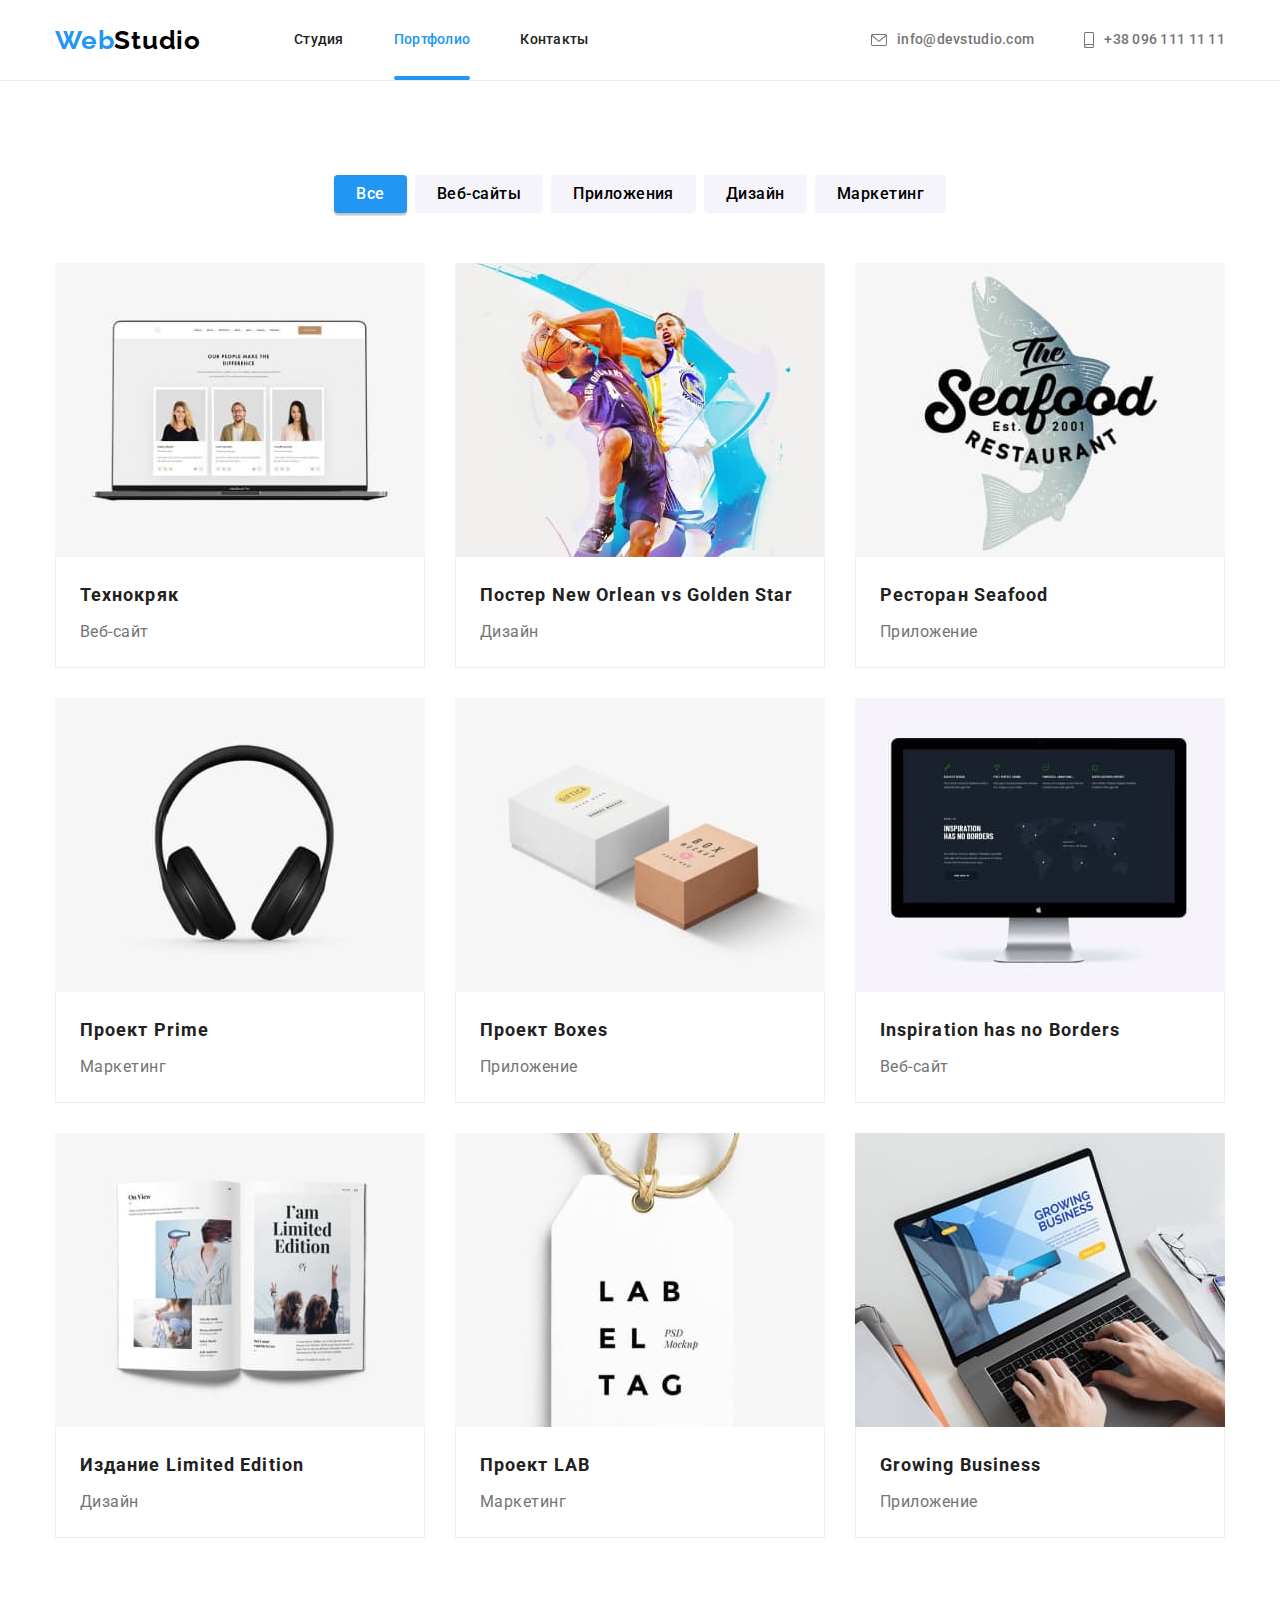
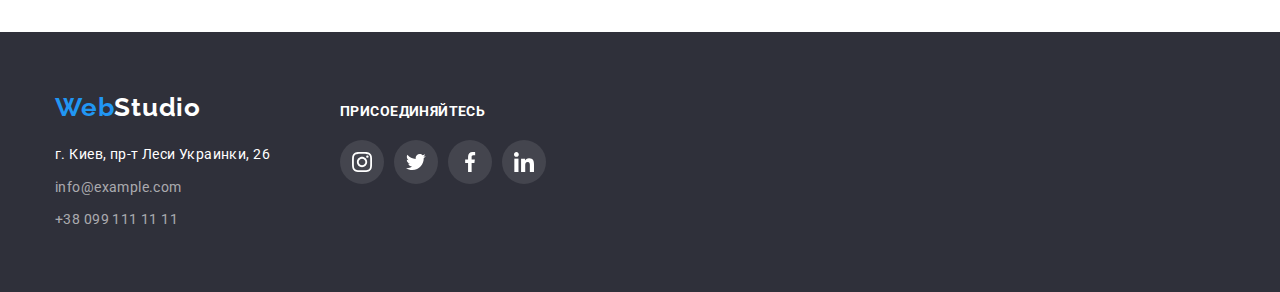
==== portfolio.html @ e1ed9a3f "added start files of the project" ====
<!DOCTYPE html>
<html lang="ru">
  <head>
    <meta charset="UTF-8" />
    <meta http-equiv="X-UA-Compatible" content="IE=edge" />
    <meta name="viewport" content="width=device-width, initial-scale=1.0" />
    <title>Портфолио</title>
    <link rel="preconnect" href="https://fonts.googleapis.com" />
    <link rel="preconnect" href="https://fonts.gstatic.com" crossorigin />
    <link
      href="https://fonts.googleapis.com/css2?family=Raleway:wght@700&family=Roboto:wght@400;500;700;900&display=swap"
      rel="stylesheet"
    />
    <link
      rel="stylesheet"
      href="https://cdnjs.cloudflare.com/ajax/libs/modern-normalize/1.1.0/modern-normalize.min.css"
    />
    <link rel="stylesheet" href="./css/styles.css" />
  </head>
  <body>
    <header class="page-header">
      <div class="container">
        <nav class="main-nav">
          <a class="logo-blue text-decoration-nav" href="./index.html" lang="en"
            >Web<span class="logo-dark">Studio</span></a
          >
          <ul class="site-nav site-ul site-nav-header">
            <li class="item">
              <a href="./index.html" class="site-nav-item text-decoration-nav">Студия</a>
            </li>
            <li class="item">
              <a href="./portfolio.html" class="site-nav-item text-decoration-nav current"
                >Портфолио</a
              >
            </li>
            <li class="item">
              <a href="" class="site-nav-item text-decoration-nav">Контакты</a>
            </li>
          </ul>
        </nav>
        <ul class="contacts-header site-ul site-nav-header">
          <li class="item">
            <a
              class="contacts-item contacts-item-mail text-decoration-nav"
              href="mailto:info@devstudio.com"
            >
              <svg class="icon-email" width="16" height="12">
                <use href="./images/sprite.svg#icon-email"></use>
              </svg>
              info@devstudio.com</a
            >
          </li>
          <li class="item">
            <a class="contacts-item contacts-item-tel text-decoration-nav" href="tel:+380961111111">
              <svg class="icon-tel" width="10" height="16">
                <use href="./images/sprite.svg#icon-smartphone"></use>
              </svg>
              +38 096 111 11 11</a
            >
          </li>
        </ul>
      </div>
    </header>
    <main>
      <section class="section-portfolio section">
        <div class="container">
          <h1 class="section-title visually-hidden">Наши работы</h1>
          <ul class="site-ul section-ul button-list">
            <li class="item">
              <button class="portfolio-button active" type="button">Все</button>
            </li>
            <li class="item">
              <button class="portfolio-button" type="button">Веб-сайты</button>
            </li>
            <li class="item">
              <button class="portfolio-button" type="button">Приложения</button>
            </li>
            <li class="item">
              <button class="portfolio-button" type="button">Дизайн</button>
            </li>
            <li class="item">
              <button class="portfolio-button" type="button">Маркетинг</button>
            </li>
          </ul>
          <ul class="site-ul portfolio-list">
            <li class="portfolio-card item">
              <a href="" class="portfolio-link">
                <div class="portfolio-card-list-overlay">
                  <img
                    class="image-card"
                    src="./images/portfolio-img-1.jpeg"
                    alt="Веб-сайт Технокряк"
                    width="370"
                  />
                  <p class="portfolio-card-overlay">
                    Технокряк это современная площадка распространения коронавируса. Компании
                    используют эту платформу для цифрового шпионажа и атак на защищённые сервера
                    конкурентов.
                  </p>
                </div>
              </a>
              <div class="portfolio-wrapper">
                <h2 class="portfolio-title">Технокряк</h2>
                <p class="portfolio-description">Веб-сайт</p>
              </div>
            </li>
            <li class="portfolio-card item">
              <a href="" class="portfolio-link">
                <div class="portfolio-card-list-overlay">
                  <img
                    class="image-card"
                    src="./images/portfolio-img-2.jpeg"
                    alt="Постер Новый Орлеан против Золотой Звезды"
                    width="370"
                  />
                  <p class="portfolio-card-overlay">
                    Технокряк это современная площадка распространения коронавируса. Компании
                    используют эту платформу для цифрового шпионажа и атак на защищённые сервера
                    конкурентов.
                  </p>
                </div>
              </a>
              <div class="portfolio-wrapper">
                <h2 class="portfolio-title">
                  Постер <span lang="en">New Orlean vs Golden Star</span>
                </h2>
                <p class="portfolio-description">Дизайн</p>
              </div>
            </li>
            <li class="portfolio-card item">
              <a href="" class="portfolio-link">
                <div class="portfolio-card-list-overlay">
                  <img
                    class="image-card"
                    src="./images/portfolio-img-3.jpeg"
                    alt="Ресторан Сифуд"
                    width="370"
                  />
                  <p class="portfolio-card-overlay">
                    Технокряк это современная площадка распространения коронавируса. Компании
                    используют эту платформу для цифрового шпионажа и атак на защищённые сервера
                    конкурентов.
                  </p>
                </div>
              </a>
              <div class="portfolio-wrapper">
                <h2 class="portfolio-title">Ресторан <span lang="en">Seafood</span></h2>
                <p class="portfolio-description">Приложение</p>
              </div>
            </li>
            <li class="portfolio-card item">
              <a href="" class="portfolio-link">
                <div class="portfolio-card-list-overlay">
                  <img
                    class="image-card"
                    src="./images/portfolio-img-4.jpeg"
                    alt="Проект Прайм"
                    width="370"
                  />
                  <p class="portfolio-card-overlay">
                    Технокряк это современная площадка распространения коронавируса. Компании
                    используют эту платформу для цифрового шпионажа и атак на защищённые сервера
                    конкурентов.
                  </p>
                </div>
              </a>
              <div class="portfolio-wrapper">
                <h2 class="portfolio-title">Проект <span lang="en">Prime</span></h2>
                <p class="portfolio-description">Маркетинг</p>
              </div>
            </li>
            <li class="portfolio-card item">
              <a href="" class="portfolio-link">
                <div class="portfolio-card-list-overlay">
                  <img
                    class="image-card"
                    src="./images/portfolio-img-5.jpeg"
                    alt="Проект Боксес"
                    width="370"
                  />
                  <p class="portfolio-card-overlay">
                    Технокряк это современная площадка распространения коронавируса. Компании
                    используют эту платформу для цифрового шпионажа и атак на защищённые сервера
                    конкурентов.
                  </p>
                </div>
              </a>
              <div class="portfolio-wrapper">
                <h2 class="portfolio-title">Проект <span lang="en">Boxes</span></h2>
                <p class="portfolio-description">Приложение</p>
              </div>
            </li>
            <li class="portfolio-card item">
              <a href="" class="portfolio-link">
                <div class="portfolio-card-list-overlay">
                  <img
                    class="image-card"
                    src="./images/portfolio-img-6.jpeg"
                    alt="Веб-сайт Вдохновение не имеет границ"
                    width="370"
                  />
                  <p class="portfolio-card-overlay">
                    Технокряк это современная площадка распространения коронавируса. Компании
                    используют эту платформу для цифрового шпионажа и атак на защищённые сервера
                    конкурентов.
                  </p>
                </div>
              </a>
              <div class="portfolio-wrapper">
                <h2 class="portfolio-title" lang="en">Inspiration has no Borders</h2>
                <p class="portfolio-description">Веб-сайт</p>
              </div>
            </li>
            <li class="portfolio-card item">
              <a href="" class="portfolio-link">
                <div class="portfolio-card-list-overlay">
                  <img
                    class="image-card"
                    src="./images/portfolio-img-7.jpeg"
                    alt="Издание Лимитед Эдишн"
                    width="370"
                  />
                  <p class="portfolio-card-overlay">
                    Технокряк это современная площадка распространения коронавируса. Компании
                    используют эту платформу для цифрового шпионажа и атак на защищённые сервера
                    конкурентов.
                  </p>
                </div>
              </a>
              <div class="portfolio-wrapper">
                <h2 class="portfolio-title">Издание <span lang="en">Limited Edition</span></h2>
                <p class="portfolio-description">Дизайн</p>
              </div>
            </li>
            <li class="portfolio-card item">
              <a href="" class="portfolio-link">
                <div class="portfolio-card-list-overlay">
                  <img
                    class="image-card"
                    src="./images/portfolio-img-8.jpeg"
                    alt="Проект ЛАБ"
                    width="370"
                  />
                  <p class="portfolio-card-overlay">
                    Технокряк это современная площадка распространения коронавируса. Компании
                    используют эту платформу для цифрового шпионажа и атак на защищённые сервера
                    конкурентов.
                  </p>
                </div>
              </a>
              <div class="portfolio-wrapper">
                <h2 class="portfolio-title">Проект <span lang="en">LAB</span></h2>
                <p class="portfolio-description">Маркетинг</p>
              </div>
            </li>
            <li class="portfolio-card item">
              <a href="" class="portfolio-link">
                <div class="portfolio-card-list-overlay">
                  <img
                    class="image-card"
                    src="./images/portfolio-img-9.jpeg"
                    alt="Приложение Растущий бизнес"
                    width="370"
                  />
                  <p class="portfolio-card-overlay">
                    Технокряк это современная площадка распространения коронавируса. Компании
                    используют эту платформу для цифрового шпионажа и атак на защищённые сервера
                    конкурентов.
                  </p>
                </div>
              </a>
              <div class="portfolio-wrapper">
                <h2 class="portfolio-title" lang="en">Growing Business</h2>
                <p class="portfolio-description">Приложение</p>
              </div>
            </li>
          </ul>
        </div>
      </section>
    </main>
    <footer class="page-footer">
      <div class="container footer-section">
        <div class="address-section">
          <a class="logo-blue text-decoration-nav" href="./index.html" lang="en"
            >Web<span class="logo-light">Studio</span></a
          >
          <address class="address">
            <ul class="site-ul">
              <li>
                <p class="footer-address">г. Киев, пр-т Леси Украинки, 26</p>
              </li>
              <li class="footer-contacts-list">
                <a class="footer-contacts-item text-decoration-nav" href="mailto:info@example.com"
                  >info@example.com</a
                >
              </li>
              <li class="footer-contacts-list">
                <a class="footer-contacts-item text-decoration-nav" href="tel:+380991111111"
                  >+38 099 111 11 11</a
                >
              </li>
            </ul>
          </address>
        </div>
        <div class="social-section">
          <h3 class="social-title">присоединяйтесь</h3>
          <ul class="social-list-footer site-ul">
            <li class="social-item-footer">
              <a class="social-link" href="/">
                <svg width="20" height="20">
                  <use class="" href="./images/sprite.svg#icon-instagram"></use>
                </svg>
              </a>
            </li>
            <li class="social-item-footer">
              <a class="social-link" href="/">
                <svg width="20" height="20">
                  <use class="" href="./images/sprite.svg#icon-twitter"></use>
                </svg>
              </a>
            </li>
            <li class="social-item-footer">
              <a class="social-link" href="/">
                <svg width="20" height="20">
                  <use class="" href="./images/sprite.svg#icon-facebook"></use>
                </svg>
              </a>
            </li>
            <li class="social-item-footer">
              <a class="social-link" href="/">
                <svg width="20" height="20">
                  <use class="" href="./images/sprite.svg#icon-linkedin"></use>
                </svg>
              </a>
            </li>
          </ul>
        </div>
      </div>
    </footer>
  </body>
</html>
---- css/styles.css ----
:root {
  --main-background-color: #ffffff;
  --secondary-background-color: #f5f4fa;
  --portfolio-buttons-color: #f5f4fa;
  --main-light-color: #ffffff;
  --main-text-color: #212121;
  --secondary-text-color: #757575;
  --main-accent-color: #2196f3;
  --secondary-accent-color: #188ce8;
  --hero-footer-background: #2f303a;
  --portffolio-background: #eeeeee;
  --hero-overlay: rgba(47, 48, 58, 0.4);
  --header-border-bottom: #ececec;
  --logo-dark-color: #000000;
  --team-social-icons: #afb1b8;
}
body {
  font-family: Roboto, sans-serif;
  font-style: normal;
  font-weight: normal;
  color: var(--main-text-color);
  background-color: var(--main-background-color);
}
h1,
h2,
h3,
h4,
h5,
h6,
p {
  margin: 0;
}
img {
  display: block;
}

.page-header {
  border-bottom: 1px solid var(--header-border-bottom);
}
.page-header .container {
  display: flex;
}
.container {
  width: 1200px;
  padding-left: 15px;
  padding-right: 15px;
  margin: 0 auto;
}
.main-nav {
  display: flex;
  align-items: center;
}
.logo-blue {
  font-family: Raleway, sans-serif;
  color: var(--main-accent-color);
  font-weight: bold;
  font-size: 26px;
  line-height: 1.19;
  letter-spacing: 0.03em;
  padding: 0;
  margin: 0;
}
.logo-dark {
  color: var(--logo-dark-color);
}
.site-nav .item:not(:last-child) {
  margin-right: 50px;
}
.site-ul {
  list-style: none;
  padding: 0;
  margin: 0;
}
.site-nav-header {
  display: flex;
}
.text-decoration-nav {
  text-decoration: none;
}
.site-nav {
  margin: 0 0 0 93px;
}
.site-nav-item {
  display: block;
  padding-top: 32px;
  font-weight: 500;
  font-size: 14px;
  line-height: 1.14;
  letter-spacing: 0.02em;
  color: var(--main-text-color);
  transition: color 250ms cubic-bezier(0.4, 0, 0.2, 1) 0ms;
}
.site-nav-item:hover,
.site-nav-item:focus {
  color: var(--main-accent-color);
}
.contacts-header .item + .item {
  margin-left: 50px;
}
.contacts-header {
  margin-left: auto;
}
.icon-email {
  width: 16px;
  margin-right: 10px;
}
.icon-tel {
  width: 10px;
  margin-right: 10px;
}
.contacts-item {
  display: flex;
  align-items: center;
  padding-top: 32px;
  padding-bottom: 32px;
  margin-left: auto;
  font-weight: 500;
  font-size: 14px;
  line-height: 1.14;
  letter-spacing: 0.02em;
  color: var(--secondary-text-color);
  fill: var(--secondary-text-color);
  transition: color 250ms cubic-bezier(0.4, 0, 0.2, 1) 0ms,
    fill 250ms cubic-bezier(0.4, 0, 0.2, 1) 0ms;
}
.contacts-item:hover,
.contacts-item:focus {
  color: var(--main-accent-color);
  fill: var(--main-accent-color);
}
.section {
  padding-top: 94px;
  padding-bottom: 94px;
}
.section-no-padding-btm {
  padding-top: 94px;
  padding-bottom: 0;
}
.hero {
  background: var(--hero-footer-background);
  text-align: center;
  padding: 200px 0;
}
.hero-overlay {
  max-width: 1600px;
  min-height: 600px;
  margin: 0 auto;
  background-image: linear-gradient(to right, var(--hero-overlay), var(--hero-overlay)),
    url(../images/hero-bg-img.jpeg);
  background-repeat: no-repeat;
  background-position: center;
  background-size: cover;
}
.hero-title {
  margin-bottom: 30px;
  font-weight: 900;
  font-size: 44px;
  line-height: 1.36;
  letter-spacing: 0.06em;
  text-transform: uppercase;
  color: var(--main-light-color);
}
.indent {
  display: block;
}
.hero-button {
  display: inline-block;
  font-family: inherit;
  min-width: 200px;
  padding: 10px 32px;
  box-shadow: 0px 4px 4px rgba(0, 0, 0, 0.15);
  border-radius: 4px;
  color: var(--main-light-color);
  background-color: var(--main-accent-color);
  cursor: pointer;
  font-weight: bold;
  font-size: 16px;
  line-height: 1.87;
  letter-spacing: 0.06em;
  border: none;
  transition: background-color 250ms cubic-bezier(0.4, 0, 0.2, 1) 0ms;
}
.hero-button:hover,
.hero-button:focus {
  background-color: var(--secondary-accent-color);
}
.section-title {
  margin-top: 0;
  margin-bottom: 50px;
  font-weight: bold;
  font-size: 36px;
  line-height: 1.16;
  text-align: center;
  letter-spacing: 0.03em;
}
.visually-hidden {
  position: absolute;
  width: 1px;
  height: 1px;
  margin: -1px;
  border: 0;
  padding: 0;
  white-space: nowrap;
  clip-path: inset(100%);
  clip: rect(0 0 0 0);
  overflow: hidden;
}
.feature-list {
  display: flex;
  flex-wrap: wrap;
}
.feature-list .item {
  width: 270px;
}
.feature-list .item:not(:last-child) {
  margin-right: 30px;
}
.item .features-icon {
  background-color: var(--portfolio-buttons-color);
  padding-top: 25px;
  padding-bottom: 25px;
  margin-bottom: 30px;
  border-radius: 4px;
  width: 270px;
}
.features-icon .icon {
  width: 270px;
  margin: 0 auto;
}
.features-title {
  margin-top: 0;
  margin-bottom: 10px;
  font-weight: bold;
  font-size: 14px;
  line-height: 1.14;
  letter-spacing: 0.03em;
  text-transform: uppercase;
  color: var(--main-text-color);
}
.features-description {
  margin-top: 0;
  margin-bottom: 0;
  font-size: 14px;
  line-height: 1.71;
  letter-spacing: 0.03em;
  color: var(--secondary-text-color);
}
.work-list {
  display: flex;
}
.work-list .item {
  flex-basis: calc((100% - 90px) / 3);
}
.work-list .item:not(:last-child) {
  margin-right: 30px;
}
.work-img-wrapper {
  position: relative;
}
.work-img-wrapper-item {
  transform: translateY(-100%);
  width: 100%;
  height: 70px;
  padding: 27px 80px;
  background: rgba(47, 48, 58, 0.8);
  font-weight: 700;
  font-size: 14px;
  line-height: 1.14;
  text-align: center;
  letter-spacing: 0.03em;
  text-transform: uppercase;
  color: var(--main-light-color);
}
.our-team {
  background-color: var(--secondary-background-color);
}
.team-list {
  display: flex;
  flex-wrap: wrap;
}
.team-list .item:not(:last-child) {
  margin-right: 30px;
}
.team-card {
  flex-basis: calc((100% - 120px) / 4);
  background: var(--main-light-color);
  box-shadow: 0px 1px 3px rgba(0, 0, 0, 0.12), 0px 1px 1px rgba(0, 0, 0, 0.14),
    0px 2px 1px rgba(0, 0, 0, 0.2);
  border-radius: 0px 0px 4px 4px;
}
.team-wrapper {
  padding: 30px 0;
}
.team-item-title {
  margin-top: 0;
  margin-bottom: 10px;
  font-weight: 500;
  font-size: 16px;
  line-height: 1.19;
  text-align: center;
  letter-spacing: 0.03em;
}
.team-iteam-description {
  margin-bottom: 16px;
  font-size: 16px;
  line-height: 1.19;
  text-align: center;
  letter-spacing: 0.03em;
  color: var(--secondary-text-color);
}
.team-social {
  display: flex;
  justify-content: center;
}
.team-social-item .social-link {
  display: flex;
  justify-content: center;
  align-items: center;
  width: 44px;
  height: 44px;
  border-radius: 50%;
  background-position: center;
  fill: var(--team-social-icons);
  transition: background-color 250ms cubic-bezier(0.4, 0, 0.2, 1) 0ms,
    fill 250ms cubic-bezier(0.4, 0, 0.2, 1) 0ms,
    border-radius 250ms cubic-bezier(0.4, 0, 0.2, 1) 0ms;
}
.team-social-item:not(:last-child) {
  margin-right: 10px;
}
.team-social-item .social-link:hover,
.team-social-item .social-link:focus {
  border-radius: 50px;
  background-color: var(--main-accent-color);
  fill: var(--main-light-color);
}
.clients-list {
  display: flex;
  flex-wrap: wrap;
}
.clients-item {
  display: flex;
  justify-content: center;
  align-items: center;
  width: 170px;
  height: 92px;
  margin-right: 30px;
  border: 1px solid var(--team-social-icons);
  box-sizing: border-box;
  border-radius: 4px;
  fill: var(--team-social-icons);
  transition: fill 250ms cubic-bezier(0.4, 0, 0.2, 1) 0ms,
    border-color 250ms cubic-bezier(0.4, 0, 0.2, 1) 0ms;
}
.clients-item:nth-child(6n + 6) {
  margin-right: 0px;
}
.clients-item:hover,
.clients-item:focus {
  fill: var(--main-accent-color);
  border-color: var(--main-accent-color);
}
.page-footer {
  padding: 60px 0;
  background-color: var(--hero-footer-background);
}
.logo-light {
  color: var(--main-light-color);
  margin-bottom: 20px;
}
.address {
  font-style: normal;
  margin-top: 20px;
}
.footer-address {
  font-size: 14px;
  line-height: 1.71;
  letter-spacing: 0.03em;
  color: var(--main-light-color);
}
.footer-contacts-list {
  margin-top: 9px;
}
.footer-contacts-item {
  font-size: 14px;
  line-height: 1.71;
  letter-spacing: 0.03em;
  color: rgba(255, 255, 255, 0.6);
  transition: color 250ms cubic-bezier(0.4, 0, 0.2, 1) 0ms;
}
.footer-contacts-item:hover,
.footer-contacts-item:focus {
  color: var(--main-accent-color);
}
.social-title {
  font-weight: bold;
  font-size: 14px;
  line-height: 1.14;
  letter-spacing: 0.03em;
  text-transform: uppercase;
  color: var(--main-light-color);
}
.footer-section {
  display: flex;
  align-items: baseline;
}
.social-list-footer {
  display: flex;
}
.social-item-footer .social-link {
  display: flex;
  justify-content: center;
  align-items: center;
  width: 44px;
  height: 44px;
  border-radius: 50%;
  background-color: rgba(255, 255, 255, 0.1);
  background-position: center;
  position: relative;
  fill: var(--main-light-color);
  transition: background-color 250ms cubic-bezier(0.4, 0, 0.2, 1) 0ms;
}
.social-item-footer .social-link:hover,
.social-item-footer .social-link:focus {
  background-color: var(--main-accent-color);
}
.social-list-footer :not(:last-child) {
  margin-right: 10px;
}
.address-section {
  margin-right: 70px;
}
.social-title {
  margin-bottom: 20px;
  font-weight: bold;
  font-size: 14px;
  line-height: 1.14;
  letter-spacing: 0.03em;
  text-transform: uppercase;
  color: var(--main-light-color);
}
.current {
  color: var(--main-accent-color);
}
.current::after {
  content: '';
  display: block;
  width: 100%;
  height: 4px;
  background: var(--main-accent-color);
  border-radius: 2px;
  margin-top: 28px;
}
.section-ul {
  margin-bottom: 50px;
  margin-top: 0;
}
.button-list {
  display: flex;
  justify-content: center;
}
.button-list .item:not(:last-child) {
  margin-right: 8px;
}
.portfolio-button {
  display: inline-block;
  font-family: inherit;
  min-width: 73px;
  padding: 6px 22px;
  background-color: var(--portfolio-buttons-color);
  cursor: pointer;
  border-radius: 4px;
  font-weight: 500;
  font-size: 16px;
  line-height: 1.62;
  text-align: center;
  letter-spacing: 0.03em;
  border: none;
  transition: color 250ms cubic-bezier(0.4, 0, 0.2, 1) 0ms,
    background-color 250ms cubic-bezier(0.4, 0, 0.2, 1) 0ms,
    box-shadow 250ms cubic-bezier(0.4, 0, 0.2, 1) 0ms,
    border-radius 250ms cubic-bezier(0.4, 0, 0.2, 1) 0ms;
}
.active {
  color: var(--main-light-color);
  background-color: var(--main-accent-color);
  box-shadow: 0px 3px 1px rgba(0, 0, 0, 0.1), 0px 1px 2px rgba(0, 0, 0, 0.08),
    0px 2px 2px rgba(0, 0, 0, 0.12);
  border-radius: 4px;
}
.portfolio-button:hover,
.portfolio-button:focus {
  color: var(--main-light-color);
  background-color: var(--main-accent-color);
  box-shadow: 0px 3px 1px rgba(0, 0, 0, 0.1), 0px 1px 2px rgba(0, 0, 0, 0.08),
    0px 2px 2px rgba(0, 0, 0, 0.12);
  border-radius: 4px;
}
.portfolio-list {
  display: flex;
  flex-wrap: wrap;
}
.portfolio-list .item {
  width: 370px;
  margin-right: 30px;
  margin-bottom: 30px;
}
.portfolio-list .item:nth-child(3n) {
  margin-right: 0;
}
.portfolio-list .item:nth-last-child(-n + 3) {
  margin-bottom: 0;
}
.portfolio-card {
  flex-basis: calc((100% - 90px) / 3);
  background: var(--main-light-color);
  transition: box-shadow 250ms cubic-bezier(0.4, 0, 0.2, 1) 0ms;
}
.portfolio-card:hover,
.portfolio-card:focus {
  box-shadow: 0px 1px 1px rgba(0, 0, 0, 0.12), 0px 4px 4px rgba(0, 0, 0, 0.06),
    1px 4px 6px rgba(0, 0, 0, 0.16);
}
.portfolio-card-list-overlay {
  position: relative;
  overflow: hidden;
}
.portfolio-card-overlay {
  position: absolute;
  top: 0;
  left: 0;
  padding: 63px 24px;
  width: 100%;
  height: 100%;
  overflow: auto;
  font-weight: 400;
  font-size: 18px;
  line-height: 1.56;
  letter-spacing: 0.03em;
  color: var(--main-light-color);
  background-color: rgba(33, 150, 243, 0.9);
  transform: translateY(100%);
  transition: transform 250ms cubic-bezier(0.4, 0, 0.2, 1) 0ms;
}
.portfolio-link:hover .portfolio-card-overlay,
.portfolio-link:focus .portfolio-card-overlay {
  transform: translateY(0%);
}
.portfolio-wrapper {
  padding: 20px 24px;
  border: 1px solid var(--portffolio-background);
  border-top: none;
}
.portfolio-title {
  margin-top: 0;
  margin-bottom: 4px;
  font-weight: bold;
  font-size: 18px;
  line-height: 2;
  letter-spacing: 0.06em;
}
.portfolio-description {
  font-size: 16px;
  line-height: 1.87;
  letter-spacing: 0.03em;
  color: var(--secondary-text-color);
}
.backdrop.is-hidden {
  visibility: hidden;
  opacity: 0;
  pointer-events: none;
}
.backdrop.is-hidden .modal {
  transform: translate(50%, -50%) scale(0.1);
}
.backdrop {
  opacity: 1;
  visibility: visible;
  position: fixed;
  width: 100%;
  height: 100%;
  left: 0;
  top: 0;
  background: rgba(0, 0, 0, 0.2);
  transition: opacity 250ms cubic-bezier(0.4, 0, 0.2, 1),
    visibility 250ms cubic-bezier(0.4, 0, 0.2, 1);
}
.modal {
  position: absolute;
  transform: translate(50%, -50%) scale(1);
  width: 528px;
  height: 581px;
  right: 50%;
  top: 50%;
  padding: 8px;
  background: var(--main-background-color);
  box-shadow: 0px 1px 3px rgba(0, 0, 0, 0.12), 0px 1px 1px rgba(0, 0, 0, 0.14),
    0px 2px 1px rgba(0, 0, 0, 0.2);
  border-radius: 4px;
  transition: transform 250ms cubic-bezier(0.4, 0, 0.2, 1);
}
.modal-icon-close {
  display: flex;
  justify-content: center;
  align-items: center;
  margin-left: auto;
  width: 30px;
  height: 30px;
  background: var(--main-background-color);
  border: 1px solid rgba(0, 0, 0, 0.1);
  border-radius: 50%;
}
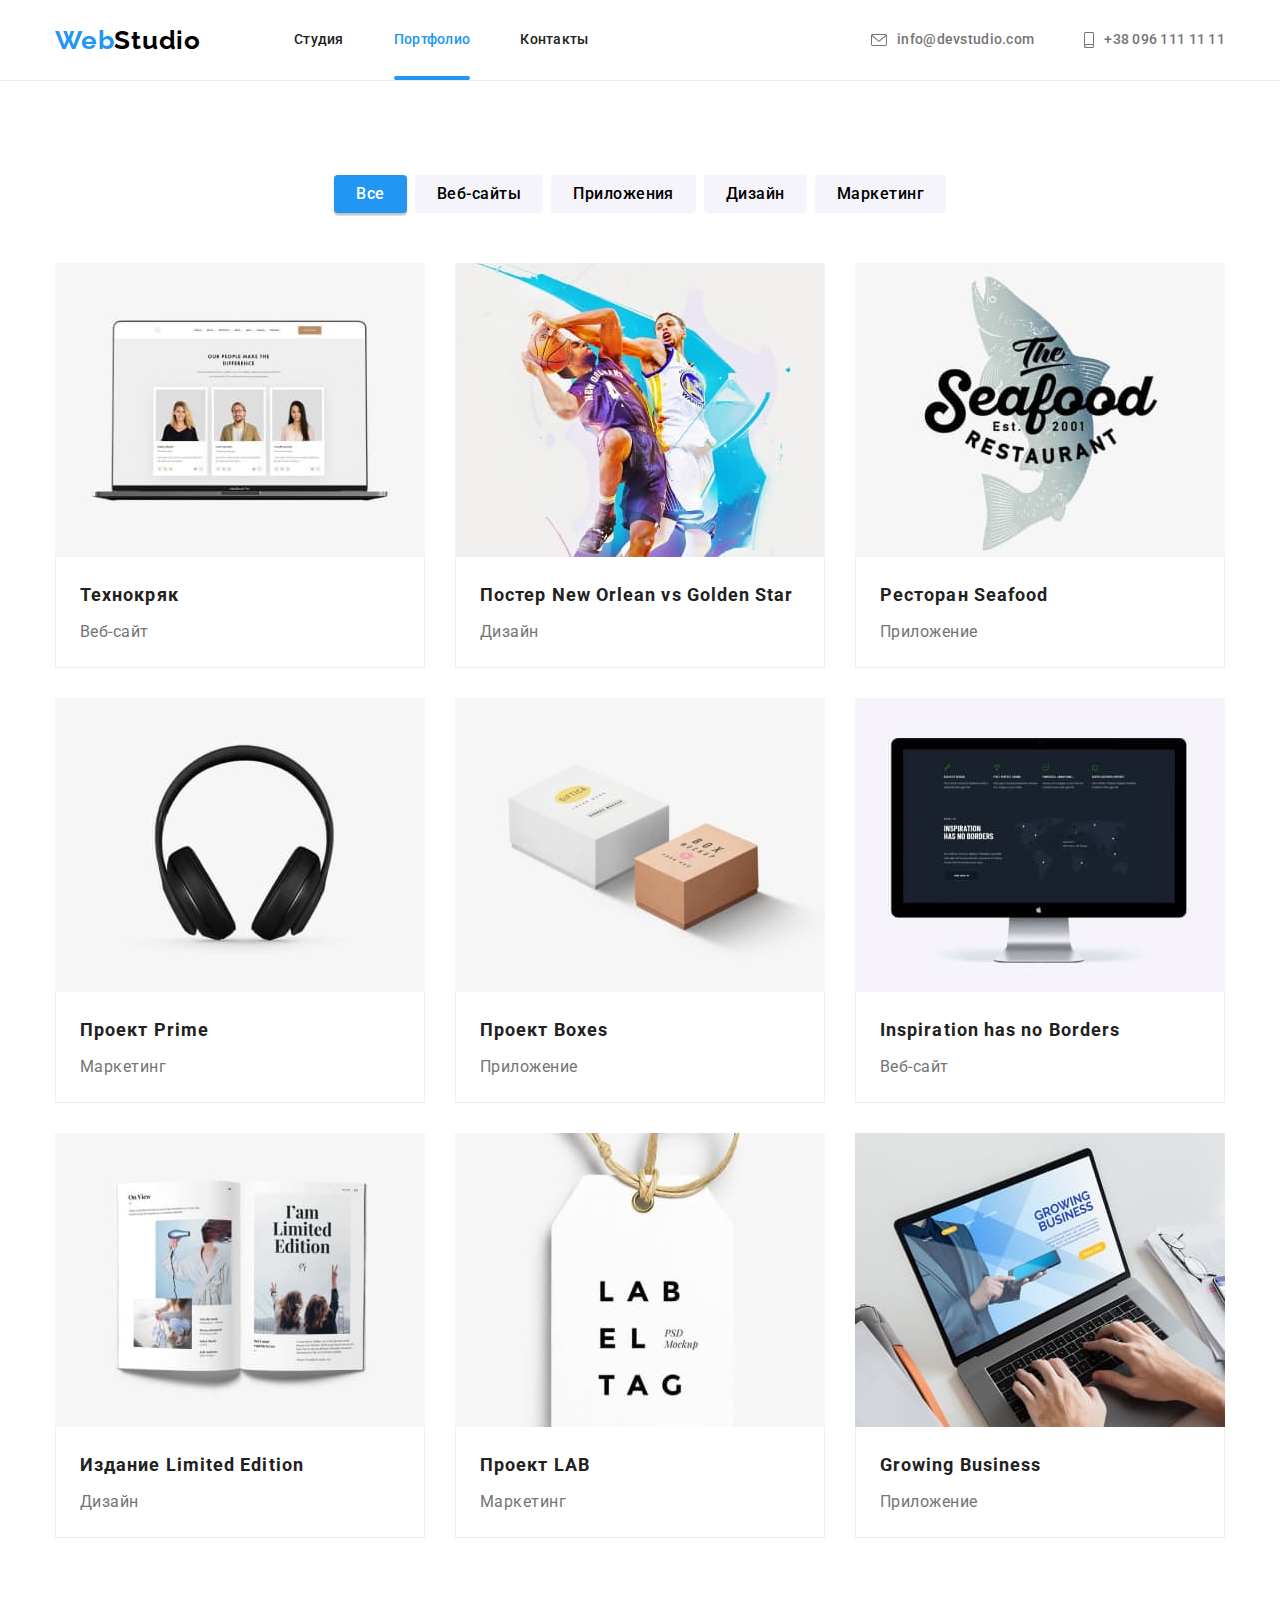
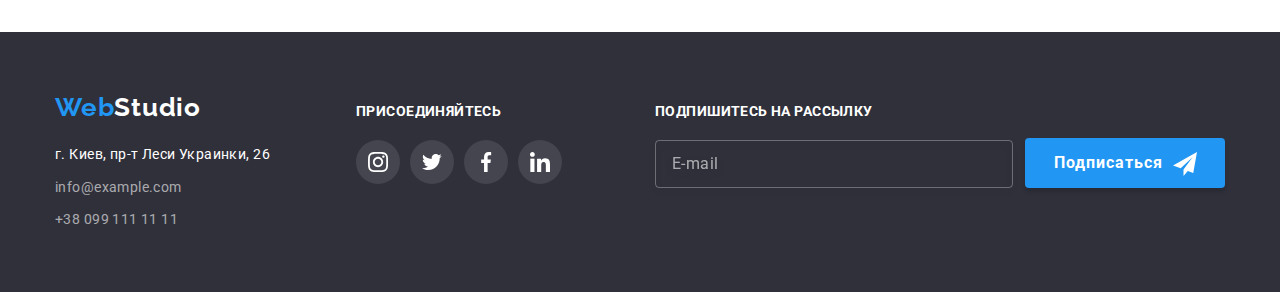
==== commit bd43444e: "hw-06 is done" ====
--- a/portfolio.html
+++ b/portfolio.html
@@ -315,25 +315,49 @@
             <li class="social-item-footer">
               <a class="social-link" href="/">
                 <svg width="20" height="20">
-                  <use class="" href="./images/sprite.svg#icon-twitter"></use>
+                  <use href="./images/sprite.svg#icon-twitter"></use>
                 </svg>
               </a>
             </li>
             <li class="social-item-footer">
               <a class="social-link" href="/">
                 <svg width="20" height="20">
-                  <use class="" href="./images/sprite.svg#icon-facebook"></use>
+                  <use href="./images/sprite.svg#icon-facebook"></use>
                 </svg>
               </a>
             </li>
             <li class="social-item-footer">
               <a class="social-link" href="/">
                 <svg width="20" height="20">
-                  <use class="" href="./images/sprite.svg#icon-linkedin"></use>
+                  <use href="./images/sprite.svg#icon-linkedin"></use>
                 </svg>
               </a>
             </li>
           </ul>
+        </div>
+        <div class="contact-form-footer">
+          <form class="contact-form-footer-wrapper">
+            <div>
+              <label for="user-email-news" class="social-title footer"
+                >Подпишитесь на рассылку</label
+              >
+              <input
+                type="email"
+                name="user_email_news"
+                class="contact-form-news"
+                required
+                minlength="2"
+                id="user-email-news"
+                placeholder="E-mail"
+              />
+            </div>
+            <div class="contact-form-news-btn-wrapper">
+              <button type="submit" class="contact-form-news-btn">Подписаться</button>
+              <svg class="news-btn-icon" width="24px" height="24px">
+                <use href="./images/sprite.svg#icon-icon-send"></use>
+              </svg>
+            </div>
+          </form>
         </div>
       </div>
     </footer>
--- a/css/styles.css
+++ b/css/styles.css
@@ -429,6 +429,7 @@
 }
 .address-section {
   margin-right: 70px;
+  width: 231px;
 }
 .social-title {
   margin-bottom: 20px;
@@ -609,4 +610,218 @@
   background: var(--main-background-color);
   border: 1px solid rgba(0, 0, 0, 0.1);
   border-radius: 50%;
-}
+  transition: fill 250ms cubic-bezier(0.4, 0, 0.2, 1);
+}
+.modal-icon-close:hover,
+.modal-icon-close:focus {
+  fill: var(--secondary-accent-color);
+}
+
+.contact-form-title {
+  margin-bottom: 12px;
+  margin-top: -4px;
+  font-weight: 700;
+  font-size: 20px;
+  line-height: 1.15;
+  text-align: center;
+  letter-spacing: 0.03em;
+  color: var(--main-text-color);
+}
+.contact-form-wrapper {
+  padding-right: 32px;
+  padding-left: 32px;
+  text-align: left;
+}
+
+.contact-form-input {
+  width: 100%;
+  height: 38px;
+  font-weight: 400;
+  font-size: 14px;
+  line-height: 1.14;
+  letter-spacing: 0.01em;
+  padding: 12px 12px 12px 42px;
+  border: 1px solid rgba(33, 33, 33, 0.2);
+  box-sizing: border-box;
+  border-radius: 4px;
+  transition: border 250ms cubic-bezier(0.4, 0, 0.2, 1);
+}
+.contact-form-input:focus, 
+.contact-form-input:hover {
+  border: 1px solid var(--main-accent-color);
+  outline: none;
+}
+.contact-form-input-message {
+  width: 100%;
+  height: 118px;
+  padding: 12px 16px;
+  margin-bottom: 20px;
+  resize: none;
+  border: 1px solid rgba(33, 33, 33, 0.2);
+  box-sizing: border-box;
+  border-radius: 4px;
+  font-weight: 400;
+  font-size: 14px;
+  line-height: 1.14;
+  letter-spacing: 0.01em;
+  transition: border 250ms cubic-bezier(0.4, 0, 0.2, 1) 0ms;
+  outline: none;
+}
+.contact-form-input-message:focus,
+.contact-form-input-message:hover {
+  border: 1px solid var(--main-accent-color);
+}
+.contact-form-input-message::placeholder {
+  font-weight: 400;
+  font-size: 14px;
+  line-height: 1.14;
+  letter-spacing: 0.01em;
+  color: rgba(117, 117, 117, 0.5);
+}
+.confirmation-wrapper {
+  text-align: center;
+}
+.contact-form-confirm {
+  font-weight: 400;
+  font-size: 14px;
+  line-height: 1.71;
+  letter-spacing: 0.03em;
+  color: var(--secondary-text-color);
+}
+.contact-form-confirm::before {
+  content: "";
+  display: inline-block;
+  width: 16px;
+  height: 15px;
+  cursor: pointer;
+  margin-right: 8px;
+  border: 2px solid var(--main-text-color);
+  border-radius: 4px;
+  transition: border 250ms cubic-bezier(0.4, 0, 0.2, 1),
+  border-radius 250ms cubic-bezier(0.4, 0, 0.2, 1);
+}
+.contact-form-checkbox:focus + .contact-form-confirm::before,
+.contact-form-checkbox:hover + .contact-form-confirm::before {
+  border: 2px solid var(--main-accent-color);
+  border-radius: 4px;
+}
+.contact-form-checkbox:checked + .contact-form-confirm::before {
+  background-image: url(../images/icon-check.svg);
+  border: 0px;
+}
+.contact-form-confirm-link {
+  color: var(--main-accent-color);
+}
+.contact-form-btn {
+  width: 200px;
+  height: 50px;
+  padding: 10px 55px;
+  margin-left: auto;
+  margin-right: auto;
+  margin-top: 30px;
+  margin-bottom: 30px;
+  font-weight: 700;
+  font-size: 16px;
+  line-height: 1.88;
+  display: flex;
+  align-items: center;
+  text-align: center;
+  letter-spacing: 0.06em;
+  color: var(--main-light-color);
+  background-color: var(--main-accent-color);
+  box-shadow: 0px 4px 4px rgba(0, 0, 0, 0.15);
+  border-radius: 4px;
+  border: none;
+  transition: background-color 250ms cubic-bezier(0.4, 0, 0.2, 1) 0ms;
+}
+.contact-form-btn:focus,
+.contact-form-btn:hover {
+  background-color: var(--secondary-accent-color);
+}
+.contact-form-type {
+  display: block;
+  font-weight: 400;
+  font-size: 12px;
+  margin-top: 12px;
+  margin-bottom: 4px;
+  line-height: 1.17;
+  letter-spacing: 0.01em;
+  color: var(--secondary-text-color);
+}
+.contact-form-input-wrapper {
+  display: block;
+  position: relative;
+  margin-bottom: 10px;
+}
+.contact-form-icon {
+  position: absolute;
+  display: block;
+  top: 50%;
+  left: 12px;
+  transform: translateY(-50%);
+  transition: fill 250ms cubic-bezier(0.4, 0, 0.2, 1);
+}
+
+.contact-form-input:focus + .contact-form-icon,
+.contact-form-input:hover + .contact-form-icon {
+  fill: var(--main-accent-color);
+}
+.social-title.footer {
+  display: block;
+}
+.contact-form-footer {
+  margin-left: 93px;
+}
+.contact-form-footer-wrapper {
+  display: flex;
+  align-items: flex-end;
+}
+.contact-form-news {
+  width: 358px;
+  height: 48px;
+  padding: 15px 16px;
+  border: 1px solid rgba(255, 255, 255, 0.3);
+  box-sizing: border-box;
+  filter: drop-shadow(0px 4px 4px rgba(0, 0, 0, 0.15));
+  border-radius: 4px;
+  background-color: transparent;
+  outline: none;
+  font-weight: 400;
+  font-size: 16px;
+  line-height: 1.25;
+  letter-spacing: 0.03em;
+  color: var(--main-light-color);
+}
+.contact-form-news::placeholder {
+  font-weight: 400;
+  font-size: 16px;
+  line-height: 1.25;
+  letter-spacing: 0.03em;
+  color: rgba(255, 255, 255, 0.6);
+}
+.contact-form-news-btn-wrapper {
+  position: relative;
+}
+.contact-form-news-btn {
+  position: relative;
+  width: 200px;
+  height: 50px;
+  margin-left: 12px;
+  background: var(--main-accent-color);
+  box-shadow: 0px 4px 4px rgba(0, 0, 0, 0.15);
+  border-radius: 4px;
+  border: none;
+  font-weight: 700;
+  font-size: 16px;
+  line-height: 1.88;
+  letter-spacing: 0.06em;
+  color: var(--main-light-color);
+  padding: 10px 62px 10px 29px;
+}
+.news-btn-icon {
+  position: absolute;
+  right: 28px;
+  bottom: 0;
+  transform: translateY(-50%);
+  transition: fill 250ms cubic-bezier(0.4, 0, 0.2, 1);
+}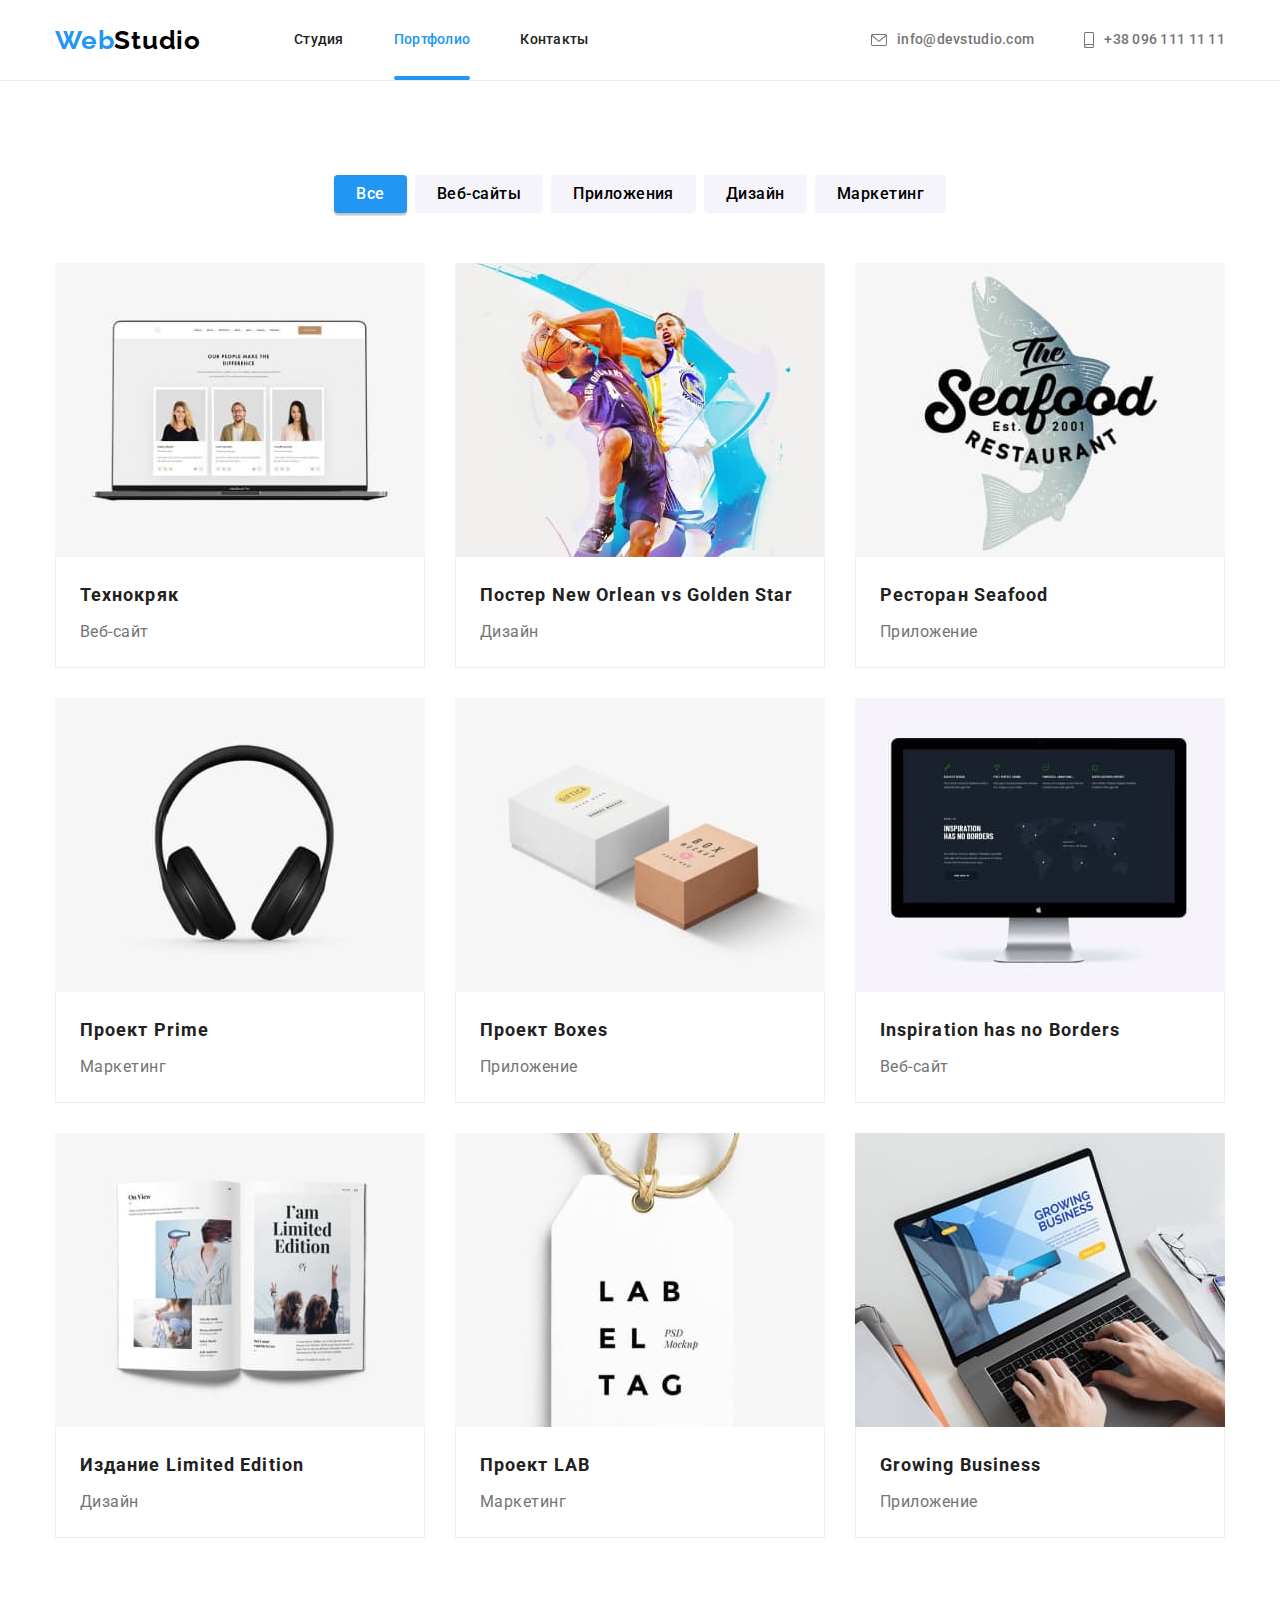
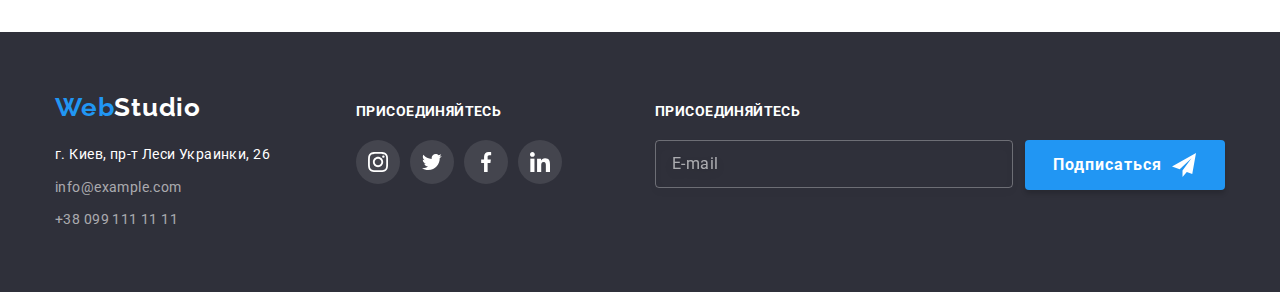
==== commit 505cea26: "changes applied" ====
--- a/portfolio.html
+++ b/portfolio.html
@@ -98,11 +98,11 @@
                     конкурентов.
                   </p>
                 </div>
-              </a>
-              <div class="portfolio-wrapper">
-                <h2 class="portfolio-title">Технокряк</h2>
-                <p class="portfolio-description">Веб-сайт</p>
-              </div>
+                <div class="portfolio-wrapper">
+                  <h2 class="portfolio-title">Технокряк</h2>
+                  <p class="portfolio-description">Веб-сайт</p>
+                </div>
+              </a>
             </li>
             <li class="portfolio-card item">
               <a href="" class="portfolio-link">
@@ -119,13 +119,13 @@
                     конкурентов.
                   </p>
                 </div>
-              </a>
-              <div class="portfolio-wrapper">
-                <h2 class="portfolio-title">
-                  Постер <span lang="en">New Orlean vs Golden Star</span>
-                </h2>
-                <p class="portfolio-description">Дизайн</p>
-              </div>
+                <div class="portfolio-wrapper">
+                  <h2 class="portfolio-title">
+                    Постер <span lang="en">New Orlean vs Golden Star</span>
+                  </h2>
+                  <p class="portfolio-description">Дизайн</p>
+                </div>
+              </a>
             </li>
             <li class="portfolio-card item">
               <a href="" class="portfolio-link">
@@ -142,11 +142,11 @@
                     конкурентов.
                   </p>
                 </div>
-              </a>
-              <div class="portfolio-wrapper">
-                <h2 class="portfolio-title">Ресторан <span lang="en">Seafood</span></h2>
-                <p class="portfolio-description">Приложение</p>
-              </div>
+                <div class="portfolio-wrapper">
+                  <h2 class="portfolio-title">Ресторан <span lang="en">Seafood</span></h2>
+                  <p class="portfolio-description">Приложение</p>
+                </div>
+              </a>
             </li>
             <li class="portfolio-card item">
               <a href="" class="portfolio-link">
@@ -163,11 +163,11 @@
                     конкурентов.
                   </p>
                 </div>
-              </a>
-              <div class="portfolio-wrapper">
-                <h2 class="portfolio-title">Проект <span lang="en">Prime</span></h2>
-                <p class="portfolio-description">Маркетинг</p>
-              </div>
+                <div class="portfolio-wrapper">
+                  <h2 class="portfolio-title">Проект <span lang="en">Prime</span></h2>
+                  <p class="portfolio-description">Маркетинг</p>
+                </div>
+              </a>
             </li>
             <li class="portfolio-card item">
               <a href="" class="portfolio-link">
@@ -184,11 +184,11 @@
                     конкурентов.
                   </p>
                 </div>
-              </a>
-              <div class="portfolio-wrapper">
-                <h2 class="portfolio-title">Проект <span lang="en">Boxes</span></h2>
-                <p class="portfolio-description">Приложение</p>
-              </div>
+                <div class="portfolio-wrapper">
+                  <h2 class="portfolio-title">Проект <span lang="en">Boxes</span></h2>
+                  <p class="portfolio-description">Приложение</p>
+                </div>
+              </a>
             </li>
             <li class="portfolio-card item">
               <a href="" class="portfolio-link">
@@ -205,11 +205,11 @@
                     конкурентов.
                   </p>
                 </div>
-              </a>
-              <div class="portfolio-wrapper">
-                <h2 class="portfolio-title" lang="en">Inspiration has no Borders</h2>
-                <p class="portfolio-description">Веб-сайт</p>
-              </div>
+                <div class="portfolio-wrapper">
+                  <h2 class="portfolio-title" lang="en">Inspiration has no Borders</h2>
+                  <p class="portfolio-description">Веб-сайт</p>
+                </div>
+              </a>
             </li>
             <li class="portfolio-card item">
               <a href="" class="portfolio-link">
@@ -226,11 +226,11 @@
                     конкурентов.
                   </p>
                 </div>
-              </a>
-              <div class="portfolio-wrapper">
-                <h2 class="portfolio-title">Издание <span lang="en">Limited Edition</span></h2>
-                <p class="portfolio-description">Дизайн</p>
-              </div>
+                <div class="portfolio-wrapper">
+                  <h2 class="portfolio-title">Издание <span lang="en">Limited Edition</span></h2>
+                  <p class="portfolio-description">Дизайн</p>
+                </div>
+              </a>
             </li>
             <li class="portfolio-card item">
               <a href="" class="portfolio-link">
@@ -247,11 +247,11 @@
                     конкурентов.
                   </p>
                 </div>
-              </a>
-              <div class="portfolio-wrapper">
-                <h2 class="portfolio-title">Проект <span lang="en">LAB</span></h2>
-                <p class="portfolio-description">Маркетинг</p>
-              </div>
+                <div class="portfolio-wrapper">
+                  <h2 class="portfolio-title">Проект <span lang="en">LAB</span></h2>
+                  <p class="portfolio-description">Маркетинг</p>
+                </div>
+              </a>
             </li>
             <li class="portfolio-card item">
               <a href="" class="portfolio-link">
@@ -268,11 +268,11 @@
                     конкурентов.
                   </p>
                 </div>
-              </a>
-              <div class="portfolio-wrapper">
-                <h2 class="portfolio-title" lang="en">Growing Business</h2>
-                <p class="portfolio-description">Приложение</p>
-              </div>
+                <div class="portfolio-wrapper">
+                  <h2 class="portfolio-title" lang="en">Growing Business</h2>
+                  <p class="portfolio-description">Приложение</p>
+                </div>
+              </a>
             </li>
           </ul>
         </div>
@@ -336,27 +336,22 @@
           </ul>
         </div>
         <div class="contact-form-footer">
+          <p class="social-title">присоединяйтесь</p>
           <form class="contact-form-footer-wrapper">
-            <div>
-              <label for="user-email-news" class="social-title footer"
-                >Подпишитесь на рассылку</label
-              >
-              <input
-                type="email"
-                name="user_email_news"
-                class="contact-form-news"
-                required
-                minlength="2"
-                id="user-email-news"
-                placeholder="E-mail"
-              />
-            </div>
-            <div class="contact-form-news-btn-wrapper">
-              <button type="submit" class="contact-form-news-btn">Подписаться</button>
+            <input
+              type="email"
+              name="user_email_news"
+              class="contact-form-news"
+              required
+              minlength="2"
+              placeholder="E-mail"
+            />
+            <button type="submit" class="contact-form-news-btn">
+              Подписаться
               <svg class="news-btn-icon" width="24px" height="24px">
                 <use href="./images/sprite.svg#icon-icon-send"></use>
               </svg>
-            </div>
+            </button>
           </form>
         </div>
       </div>
--- a/css/styles.css
+++ b/css/styles.css
@@ -501,25 +501,25 @@
   display: flex;
   flex-wrap: wrap;
 }
-.portfolio-list .item {
-  width: 370px;
+.portfolio-list .item:nth-child(3n) {
+  margin-right: 0;
+}
+.portfolio-list .item:nth-last-child(-n + 3) {
+  margin-bottom: 0;
+}
+.portfolio-card {
   margin-right: 30px;
   margin-bottom: 30px;
-}
-.portfolio-list .item:nth-child(3n) {
-  margin-right: 0;
-}
-.portfolio-list .item:nth-last-child(-n + 3) {
-  margin-bottom: 0;
-}
-.portfolio-card {
   flex-basis: calc((100% - 90px) / 3);
   background: var(--main-light-color);
+}
+.portfolio-card.item {
   transition: box-shadow 250ms cubic-bezier(0.4, 0, 0.2, 1) 0ms;
 }
-.portfolio-card:hover,
-.portfolio-card:focus {
-  box-shadow: 0px 1px 1px rgba(0, 0, 0, 0.12), 0px 4px 4px rgba(0, 0, 0, 0.06),
+.portfolio-card.item:hover,
+.portfolio-card.item:focus {
+    box-shadow: 0px 1px 1px rgba(0, 0, 0, 0.12),
+    0px 4px 4px rgba(0, 0, 0, 0.06),
     1px 4px 6px rgba(0, 0, 0, 0.16);
 }
 .portfolio-card-list-overlay {
@@ -543,9 +543,16 @@
   transform: translateY(100%);
   transition: transform 250ms cubic-bezier(0.4, 0, 0.2, 1) 0ms;
 }
+.portfolio-link {
+  display: block;
+  text-decoration: none;
+}
 .portfolio-link:hover .portfolio-card-overlay,
 .portfolio-link:focus .portfolio-card-overlay {
   transform: translateY(0%);
+  box-shadow: 0px 1px 1px rgba(0, 0, 0, 0.12),
+    0px 4px 4px rgba(0, 0, 0, 0.06),
+    1px 4px 6px rgba(0, 0, 0, 0.16);
 }
 .portfolio-wrapper {
   padding: 20px 24px;
@@ -555,10 +562,11 @@
 .portfolio-title {
   margin-top: 0;
   margin-bottom: 4px;
-  font-weight: bold;
+  font-weight: 700;
   font-size: 18px;
   line-height: 2;
   letter-spacing: 0.06em;
+  color: var(--main-text-color);
 }
 .portfolio-description {
   font-size: 16px;
@@ -590,10 +598,8 @@
   position: absolute;
   transform: translate(50%, -50%) scale(1);
   width: 528px;
-  height: 581px;
   right: 50%;
   top: 50%;
-  padding: 8px;
   background: var(--main-background-color);
   box-shadow: 0px 1px 3px rgba(0, 0, 0, 0.12), 0px 1px 1px rgba(0, 0, 0, 0.14),
     0px 2px 1px rgba(0, 0, 0, 0.2);
@@ -601,25 +607,26 @@
   transition: transform 250ms cubic-bezier(0.4, 0, 0.2, 1);
 }
 .modal-icon-close {
+  position: absolute;
+  top: 8px;
+  right: 8px;
   display: flex;
   justify-content: center;
   align-items: center;
-  margin-left: auto;
   width: 30px;
   height: 30px;
   background: var(--main-background-color);
   border: 1px solid rgba(0, 0, 0, 0.1);
   border-radius: 50%;
+  cursor: pointer;
   transition: fill 250ms cubic-bezier(0.4, 0, 0.2, 1);
 }
 .modal-icon-close:hover,
 .modal-icon-close:focus {
   fill: var(--secondary-accent-color);
 }
-
 .contact-form-title {
   margin-bottom: 12px;
-  margin-top: -4px;
   font-weight: 700;
   font-size: 20px;
   line-height: 1.15;
@@ -628,11 +635,9 @@
   color: var(--main-text-color);
 }
 .contact-form-wrapper {
-  padding-right: 32px;
-  padding-left: 32px;
+  padding: 40px;
   text-align: left;
 }
-
 .contact-form-input {
   width: 100%;
   height: 38px;
@@ -713,25 +718,23 @@
   color: var(--main-accent-color);
 }
 .contact-form-btn {
+  display: block;
   width: 200px;
   height: 50px;
   padding: 10px 55px;
   margin-left: auto;
   margin-right: auto;
   margin-top: 30px;
-  margin-bottom: 30px;
   font-weight: 700;
   font-size: 16px;
   line-height: 1.88;
-  display: flex;
-  align-items: center;
-  text-align: center;
   letter-spacing: 0.06em;
   color: var(--main-light-color);
   background-color: var(--main-accent-color);
   box-shadow: 0px 4px 4px rgba(0, 0, 0, 0.15);
   border-radius: 4px;
   border: none;
+  cursor: pointer;
   transition: background-color 250ms cubic-bezier(0.4, 0, 0.2, 1) 0ms;
 }
 .contact-form-btn:focus,
@@ -749,7 +752,6 @@
   color: var(--secondary-text-color);
 }
 .contact-form-input-wrapper {
-  display: block;
   position: relative;
   margin-bottom: 10px;
 }
@@ -761,7 +763,6 @@
   transform: translateY(-50%);
   transition: fill 250ms cubic-bezier(0.4, 0, 0.2, 1);
 }
-
 .contact-form-input:focus + .contact-form-icon,
 .contact-form-input:hover + .contact-form-icon {
   fill: var(--main-accent-color);
@@ -774,7 +775,6 @@
 }
 .contact-form-footer-wrapper {
   display: flex;
-  align-items: flex-end;
 }
 .contact-form-news {
   width: 358px;
@@ -803,7 +803,8 @@
   position: relative;
 }
 .contact-form-news-btn {
-  position: relative;
+  display: flex;
+  align-items: center;
   width: 200px;
   height: 50px;
   margin-left: 12px;
@@ -816,12 +817,9 @@
   line-height: 1.88;
   letter-spacing: 0.06em;
   color: var(--main-light-color);
-  padding: 10px 62px 10px 29px;
+  padding: 10px 28px;
+  cursor: pointer;
 }
 .news-btn-icon {
-  position: absolute;
-  right: 28px;
-  bottom: 0;
-  transform: translateY(-50%);
-  transition: fill 250ms cubic-bezier(0.4, 0, 0.2, 1);
+  margin-left: 10px;
 }